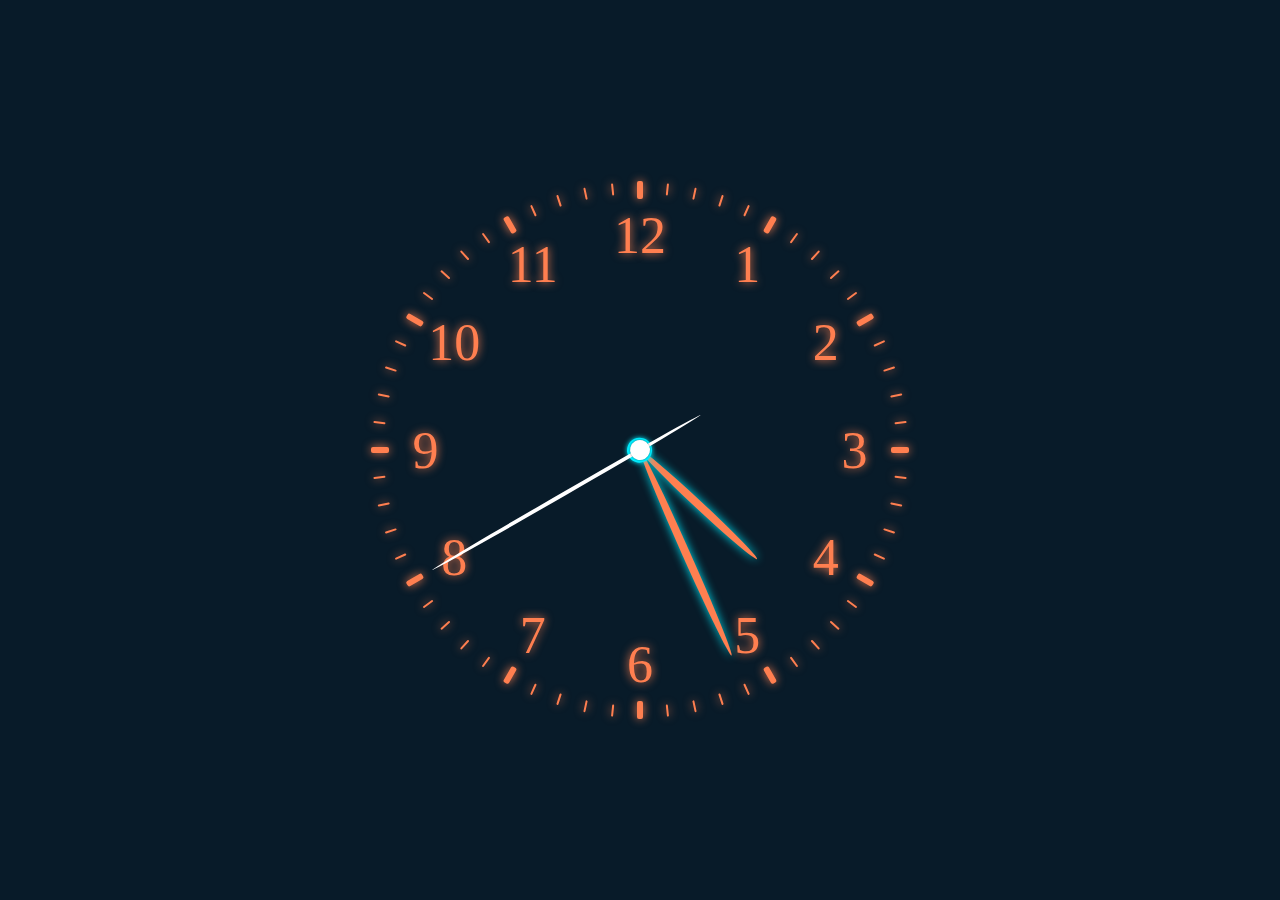
==== index.html @ c2d6408c "Initial commit" ====
<!DOCTYPE html>
<html lang="en">
<head>
    <meta charset="UTF-8">
    <meta name="viewport" content="width=device-width, initial-scale=1.0">
    <title>Analog Clock Project</title>
    <link rel="stylesheet" href="style.css">
</head>

<body>

    <div class="wrapper">
        <div class="bar-seconds"></div>
        <div class="number-hours"></div>

        <div class="hands-box">
            <div class="hand hours"><i></i></div>
            <div class="hand minutes"><i></i></div>
            <div class="hand seconds"><i></i></div>
        </div>
    </div>


    <script src="script.js"></script>
</body>
</html>
---- style.css ----
* {
  margin: 0;
  padding: 0;
  box-sizing: border-box;
}

body {
  display: flex;
  justify-content: center;
  align-items: center;
  min-height: 100vh;
  background: #081b29;
  overflow: hidden;
}

.wrapper {
  position: relative;
  width: 500px;
  height: 500px;
  border-radius: 50%;
  display: flex;
  justify-content: center;
  align-items: center;
  animation: colorful 30s linear infinite;
}

@keyframes colorful {
  100% {
    filter: hue-rotate(360deg);
  }
}

.bar-seconds,
.number-hours {
  position: absolute;
  width: 100%;
  height: 100%;
  border-radius: 50%;
}

.bar-seconds span {
  position: absolute;
  /* 360 / 60 = 6deg */
  transform: rotate(calc(var(--index) * 6deg));
  inset: -20px;
  text-align: center;
}

.bar-seconds span p {
  display: inline-block;
  width: 2px;
  height: 12px;
  background: coral;
  border-radius: 2px;
  box-shadow: 0 0 10px coral;
}

/* 5n = every multiple of 5 */
.bar-seconds span:nth-child(5n) p {
  width: 6px;
  height: 18px;
  transform: translateY(1px);
}
.number-hours span {
  position: absolute;
  /* 360deg / 12 = 30deg */
  transform: rotate(calc(var(--index) * 30deg));
  inset: 6px;
  text-align: center;
}

.number-hours span p {
  font-size: 52px;
  transform: rotate(calc(var(--index) * -30deg));
  color: coral;
  text-shadow: 0 0 10px coral;
}

.hands-box {
  position: relative;
  display: flex;
  justify-content: center;
  align-items: center;
}

.hands-box .hand {
  position: absolute;
  border-radius: 50%;
  display: flex;
  justify-content: center;
}

.hands-box .hand i {
  display: inline-block;
  transform-origin: bottom;
  border-radius: 50%;
  box-shadow: 0 0 10px #0ef;
}

.hands-box .hours {
  width: 320px;
  height: 320px;
}

.hands-box .hours i {
  width: 8px;
  /* half of parent height */
  height: 160px;
  background: coral;
}

.hands-box .minutes {
  width: 450px;
  height: 450px;
}

/* center dot bottom */
.hands-box .minutes::before {
  content: "";
  position: absolute;
  top: 50%;
  transform: translateY(-50%);
  width: 25px;
  height: 25px;
  background: #0ef;
  border-radius: 50%;
  box-shadow: 0 0 5px #0ef;
}

.hands-box .minutes i {
  width: 8px;
  /* half of parent height */
  height: 225px;
  background: coral;
}

.hands-box .seconds {
  width: 480px;
  height: 480px;
}

/* center dot top */
.hands-box .seconds::before {
  content: "";
  position: absolute;
  top: 50%;
  transform: translateY(-50%);
  width: 20px;
  height: 20px;
  background: #fff;
  border-radius: 50%;
  box-shadow: 0 0 2px rgba(0, 0, 0, 0.5);
}

.hands-box .seconds i {
  width: 4px;
  height: calc(240px + 70px);
  /* half of parent height */
  background: white;
  box-shadow: none;
}
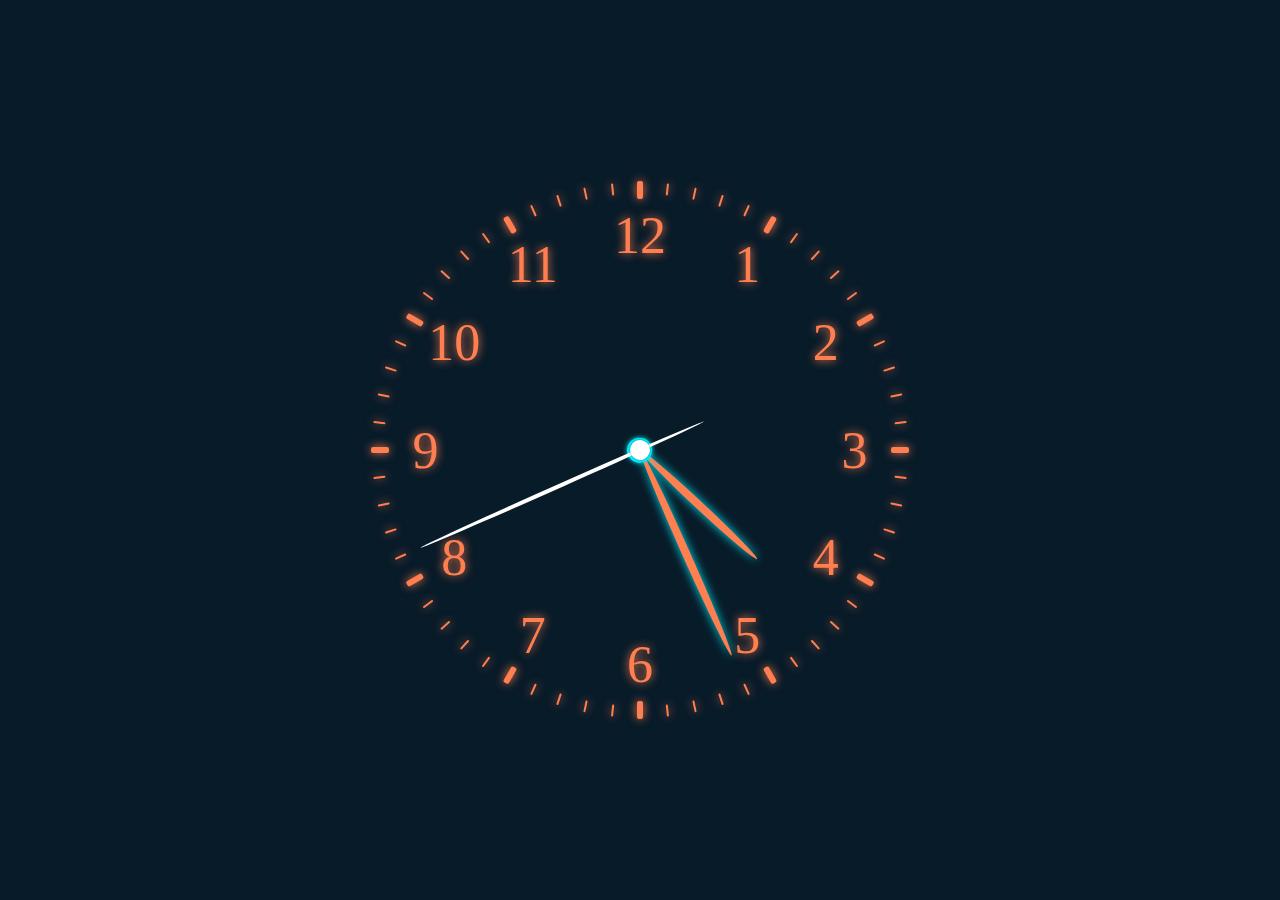
==== commit 551f1b79: "Insert comments" ====
--- a/index.html
+++ b/index.html
@@ -1,26 +1,25 @@
 <!DOCTYPE html>
 <html lang="en">
-<head>
-    <meta charset="UTF-8">
-    <meta name="viewport" content="width=device-width, initial-scale=1.0">
+  <head>
+    <meta charset="UTF-8" />
+    <meta name="viewport" content="width=device-width, initial-scale=1.0" />
     <title>Analog Clock Project</title>
-    <link rel="stylesheet" href="style.css">
-</head>
+    <link rel="stylesheet" href="style.css" />
+  </head>
 
-<body>
+  <body>
+    <!-- THIS IS A CLOCK COMMENT -->
+    <div class="wrapper">
+      <div class="bar-seconds"></div>
+      <div class="number-hours"></div>
 
-    <div class="wrapper">
-        <div class="bar-seconds"></div>
-        <div class="number-hours"></div>
-
-        <div class="hands-box">
-            <div class="hand hours"><i></i></div>
-            <div class="hand minutes"><i></i></div>
-            <div class="hand seconds"><i></i></div>
-        </div>
+      <div class="hands-box">
+        <div class="hand hours"><i></i></div>
+        <div class="hand minutes"><i></i></div>
+        <div class="hand seconds"><i></i></div>
+      </div>
     </div>
 
-
     <script src="script.js"></script>
-</body>
-</html>+  </body>
+</html>
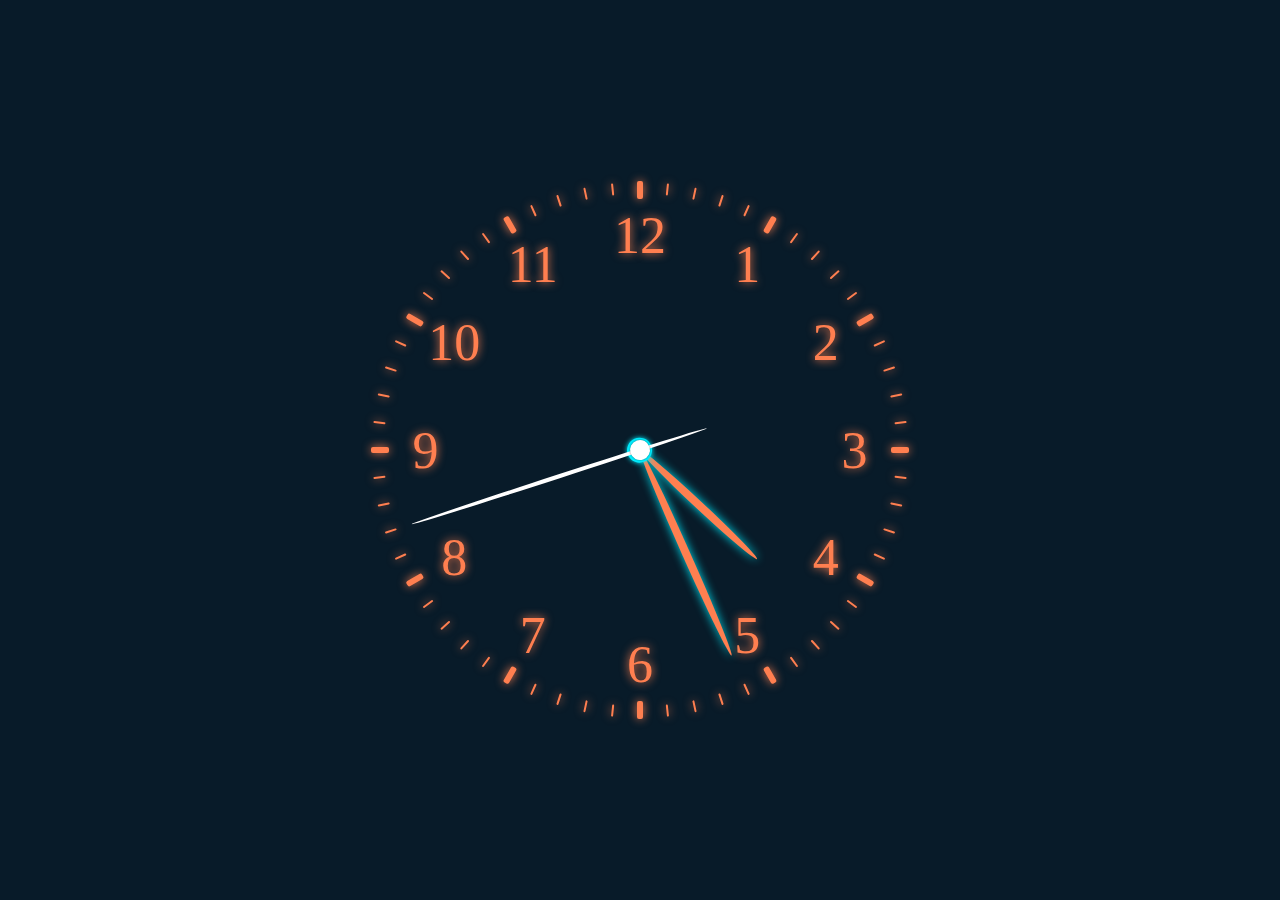
==== commit 664bfed2: "added second comments" ====
--- a/index.html
+++ b/index.html
@@ -9,6 +9,7 @@
 
   <body>
     <!-- THIS IS A CLOCK COMMENT -->
+    <!-- THIS IS A SECOND COMMENT -->
     <div class="wrapper">
       <div class="bar-seconds"></div>
       <div class="number-hours"></div>
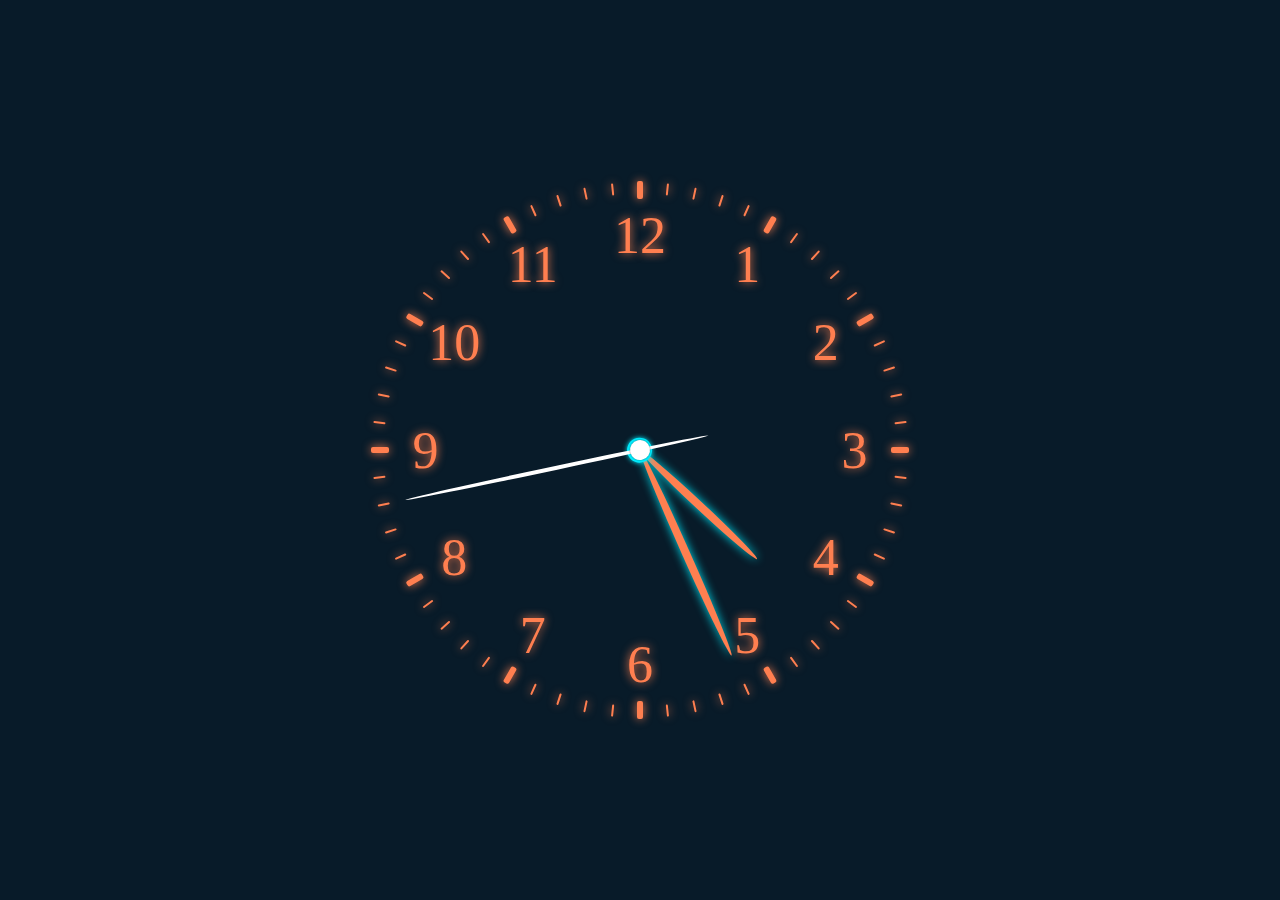
==== commit 6804eefd: "added third comments" ====
--- a/index.html
+++ b/index.html
@@ -10,6 +10,7 @@
   <body>
     <!-- THIS IS A CLOCK COMMENT -->
     <!-- THIS IS A SECOND COMMENT -->
+    <!-- THIS IS A THIRD COMMENT -->
     <div class="wrapper">
       <div class="bar-seconds"></div>
       <div class="number-hours"></div>
